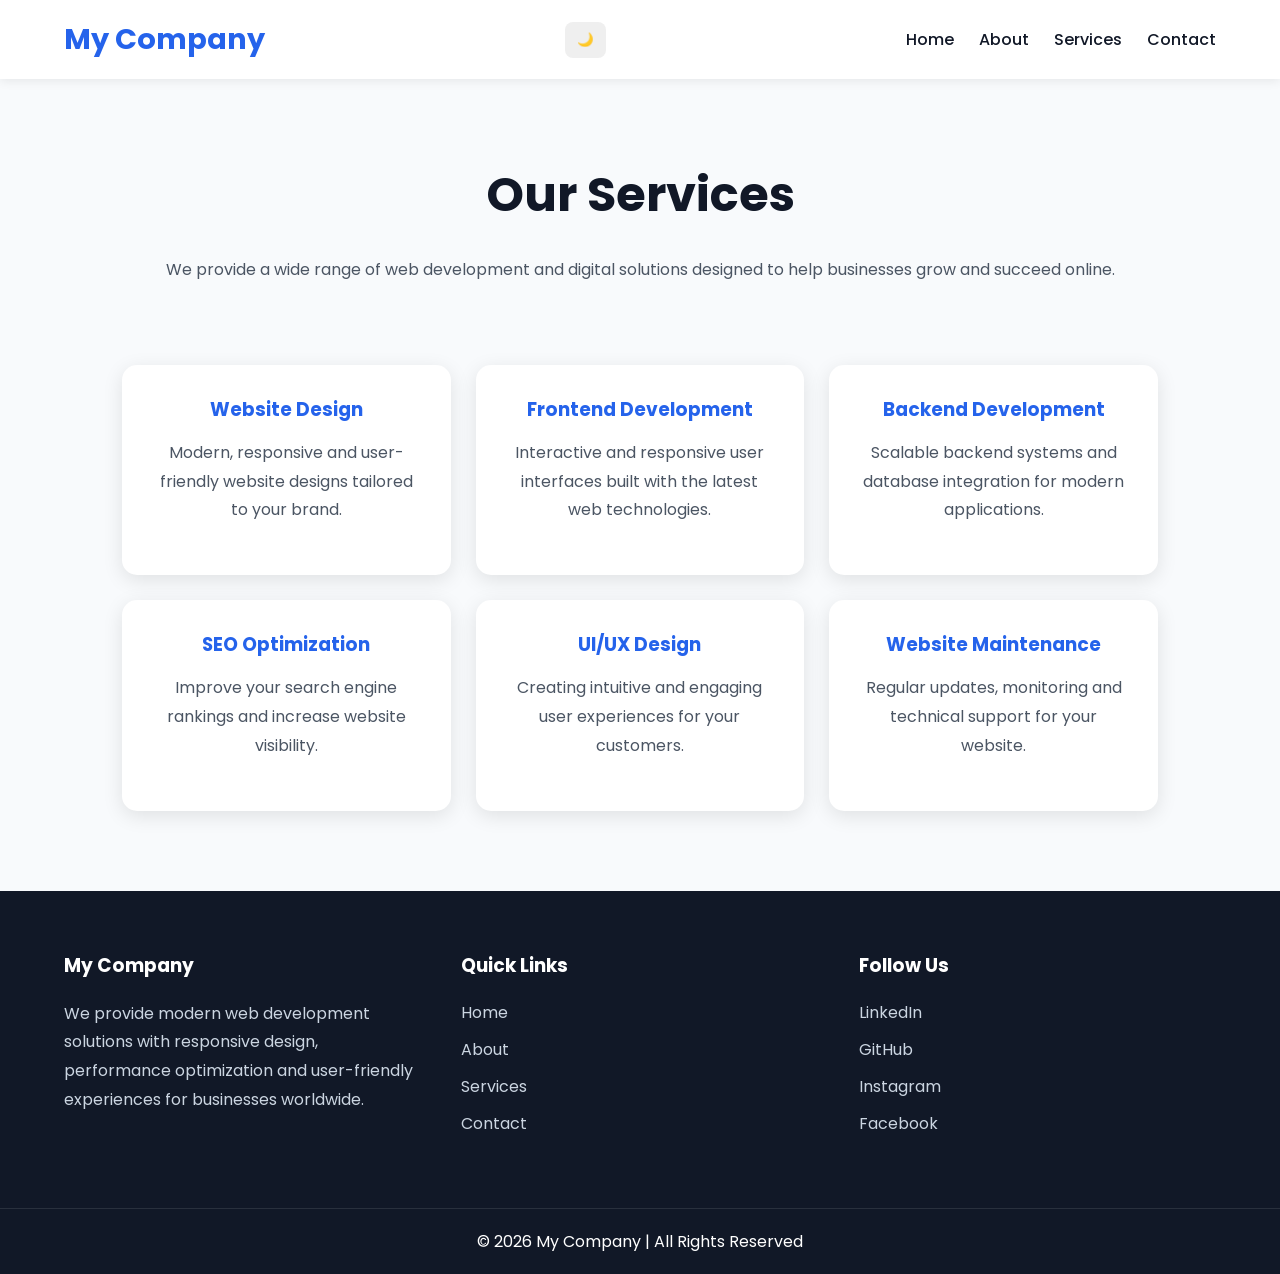
==== services.html @ 94ba0b6e "add new features" ====
<!DOCTYPE html>
<html lang="en">
<head>
<meta charset="UTF-8">
<meta name="viewport" content="width=device-width, initial-scale=1.0">
<title>Services</title>

<link rel="stylesheet" href="css/style.css">
<script src="js/script.js" defer></script>

</head>
<body>

<header>

<nav>

<h2 class="logo">My Company</h2>

<div class="nav-controls">

<button id="themeToggle">
🌙
</button>

<div class="hamburger">
☰
</div>

</div>

<ul class="nav-links">
<li><a href="index.html">Home</a></li>
<li><a href="about.html">About</a></li>
<li><a href="services.html">Services</a></li>
<li><a href="contact.html">Contact</a></li>
</ul>

</nav>

</header>

<section class="content">

<h1>Our Services</h1>

<p>
We provide a wide range of web development and
digital solutions designed to help businesses
grow and succeed online.
</p>

<div class="cards">

<div class="card">
<h3>Website Design</h3>
<p>
Modern, responsive and user-friendly website
designs tailored to your brand.
</p>
</div>

<div class="card">
<h3>Frontend Development</h3>
<p>
Interactive and responsive user interfaces
built with the latest web technologies.
</p>
</div>

<div class="card">
<h3>Backend Development</h3>
<p>
Scalable backend systems and database
integration for modern applications.
</p>
</div>

<div class="card">
<h3>SEO Optimization</h3>
<p>
Improve your search engine rankings and
increase website visibility.
</p>
</div>

<div class="card">
<h3>UI/UX Design</h3>
<p>
Creating intuitive and engaging user
experiences for your customers.
</p>
</div>

<div class="card">
<h3>Website Maintenance</h3>
<p>
Regular updates, monitoring and technical
support for your website.
</p>
</div>

</div>

</section>

<!-- Back To Top Button -->

<button id="topBtn">
↑
</button>

<footer>

<div class="footer-container">

<div class="footer-box">

<h3>My Company</h3>

<p>
We provide modern web development solutions with
responsive design, performance optimization and
user-friendly experiences for businesses worldwide.
</p>

</div>

<div class="footer-box">

<h3>Quick Links</h3>

<ul>
<li><a href="index.html">Home</a></li>
<li><a href="about.html">About</a></li>
<li><a href="services.html">Services</a></li>
<li><a href="contact.html">Contact</a></li>
</ul>

</div>

<div class="footer-box">

<h3>Follow Us</h3>

<ul>
<li><a href="#">LinkedIn</a></li>
<li><a href="#">GitHub</a></li>
<li><a href="#">Instagram</a></li>
<li><a href="#">Facebook</a></li>
</ul>

</div>

</div>

<div class="footer-bottom">
<p>
© 2026 My Company | All Rights Reserved
</p>
</div>

</footer>

</body>
</html>
---- css/style.css ----
@import url('https://fonts.googleapis.com/css2?family=Poppins:wght@300;400;500;600;700&display=swap');

:root{
    --primary:#2563eb;
    --secondary:#1e40af;
    --dark:#111827;
    --light:#f8fafc;
    --text:#4b5563;
    --white:#ffffff;
    --shadow:0 5px 20px rgba(0,0,0,.1);
}

*{
    margin:0;
    padding:0;
    box-sizing:border-box;
    font-family:'Poppins',sans-serif;
    scroll-behavior:smooth;
}

body{
    background:var(--light);
    color:var(--text);
    overflow-x:hidden;
}

header{
    background:white;
    box-shadow:0 2px 10px rgba(0,0,0,.08);
    position:sticky;
    top:0;
    z-index:1000;
}

nav{
    width:90%;
    max-width:1200px;
    margin:auto;
    display:flex;
    justify-content:space-between;
    align-items:center;
    padding:18px 0;
}

.logo{
    font-size:1.8rem;
    font-weight:700;
    color:var(--primary);
}

nav ul{
    display:flex;
    gap:25px;
    list-style:none;
}

nav ul li a{
    text-decoration:none;
    color:var(--dark);
    font-weight:500;
    transition:.3s;
    position:relative;
}

nav ul li a::after{
    content:'';
    width:0;
    height:2px;
    background:var(--primary);
    position:absolute;
    left:0;
    bottom:-5px;
    transition:.4s;
}

nav ul li a:hover::after{
    width:100%;
}

nav ul li a:hover{
    color:var(--primary);
}


.hero{
    min-height:90vh;
    display:flex;
    flex-direction:column;
    justify-content:center;
    align-items:center;
    text-align:center;
    padding:40px;
    background:
    linear-gradient(
    rgba(37,99,235,.85),
    rgba(30,64,175,.85)),
    url("https://images.unsplash.com/photo-1498050108023-c5249f4df085");
    background-size:cover;
    background-position:center;
    color:white;
}

.hero h1{
    font-size:4rem;
    margin-bottom:20px;
    animation:slideDown 1s ease;
}

.hero p{
    max-width:700px;
    font-size:1.2rem;
    animation:fadeIn 2s ease;
}

.hero button{
    margin-top:30px;
    padding:14px 35px;
    border:none;
    border-radius:30px;
    background:white;
    color:var(--primary);
    font-weight:600;
    cursor:pointer;
    transition:.4s;
}

.hero button:hover{
    transform:translateY(-5px);
    box-shadow:var(--shadow);
}


.section-title{
    text-align:center;
    margin-bottom:50px;
}

.section-title h2{
    font-size:2.5rem;
    color:var(--dark);
}


.cards{
    width:90%;
    max-width:1200px;
    margin:80px auto;
    display:grid;
    grid-template-columns:repeat(auto-fit,minmax(280px,1fr));
    gap:25px;
}

.card{
    background:white;
    padding:30px;
    border-radius:15px;
    box-shadow:var(--shadow);
    transition:.4s;
    text-align:center;
}

.card:hover{
    transform:translateY(-12px);
}

.card h3{
    margin-bottom:15px;
    color:var(--primary);
}


.content{
    width:90%;
    max-width:1200px;
    margin:80px auto;
    text-align:center;
}

.content h1{
    color:var(--dark);
    margin-bottom:25px;
    font-size:3rem;
}

.content p{
    line-height:1.8;
    margin-bottom:20px;
}

.about-stats{
    display:grid;
    grid-template-columns:repeat(auto-fit,minmax(220px,1fr));
    gap:25px;
    margin-top:50px;
}

.stat-box{
    background:white;
    padding:35px;
    border-radius:15px;
    box-shadow:var(--shadow);
    transition:.4s;
}

.stat-box:hover{
    transform:scale(1.05);
}

.stat-box h2{
    color:var(--primary);
    font-size:2rem;
}


.gallery{
    width:90%;
    max-width:1200px;
    margin:80px auto;
}

.gallery h2{
    text-align:center;
    margin-bottom:40px;
    font-size:2.5rem;
}

.gallery-grid{
    display:grid;
    grid-template-columns:
    repeat(auto-fit,minmax(250px,1fr));
    gap:20px;
}

.gallery-grid img{
    width:100%;
    height:280px;
    object-fit:cover;
    border-radius:12px;
    transition:.5s;
}

.gallery-grid img:hover{
    transform:scale(1.08);
}


.contact{
    width:90%;
    max-width:1200px;
    margin:80px auto;
    text-align:center;
}

.contact h1{
    margin-bottom:40px;
    font-size:3rem;
}

.contact-form{
    max-width:650px;
    margin:auto;
    background:white;
    padding:40px;
    border-radius:20px;
    box-shadow:var(--shadow);
}

.contact-form form{
    display:flex;
    flex-direction:column;
    gap:18px;
}

.contact-form input,
.contact-form textarea{
    padding:15px;
    border:1px solid #ddd;
    border-radius:8px;
    outline:none;
    transition:.3s;
}

.contact-form input:focus,
.contact-form textarea:focus{
    border-color:var(--primary);
}

.contact-form button{
    background:var(--primary);
    color:white;
    border:none;
    padding:15px;
    border-radius:8px;
    cursor:pointer;
    transition:.4s;
}

.contact-form button:hover{
    background:var(--secondary);
}

.location-title{
    margin-top:60px;
    margin-bottom:20px;
    color:var(--dark);
    font-size:2rem;
}
.map{
    margin-top:50px;
    margin-bottom: 30px;
    border-radius:15px;
    overflow:hidden;
    box-shadow:var(--shadow);
}

footer{
    background:var(--dark);
    color:white;
    margin-top:80px;
}

.footer-container{
    width:90%;
    max-width:1200px;
    margin:auto;
    display:grid;
    grid-template-columns:
    repeat(auto-fit,minmax(250px,1fr));
    gap:40px;
    padding:60px 0;
}

.footer-box h3{
    margin-bottom:20px;
}

.footer-box p{
    color:#cbd5e1;
    line-height:1.8;
}

.footer-box ul{
    list-style:none;
}

.footer-box ul li{
    margin-bottom:12px;
}

.footer-box ul li a{
    text-decoration:none;
    color:#cbd5e1;
    transition:.3s;
}

.footer-box ul li a:hover{
    color:white;
    padding-left:5px;
}

.footer-bottom{
    border-top:1px solid rgba(255,255,255,.1);
    text-align:center;
    padding:20px;
}


@keyframes slideDown{
    from{
        opacity:0;
        transform:translateY(-50px);
    }
    to{
        opacity:1;
        transform:translateY(0);
    }
}

@keyframes fadeIn{
    from{
        opacity:0;
    }
    to{
        opacity:1;
    }
}

.fade-in{
    animation:fadeIn 1s ease;
}

@media(max-width:992px){

.hero h1{
    font-size:3rem;
}

.content h1,
.contact h1{
    font-size:2.5rem;
}

}

@media(max-width:768px){

nav{
    flex-direction:column;
    gap:15px;
}

nav ul{
    flex-wrap:wrap;
    justify-content:center;
}

.hero h1{
    font-size:2.3rem;
}

.hero p{
    font-size:1rem;
}

.section-title h2{
    font-size:2rem;
}

.contact-form{
    padding:25px;
}

}

@media(max-width:480px){

.hero{
    padding:20px;
}

.hero h1{
    font-size:1.8rem;
}

.hero p{
    font-size:.95rem;
}

.logo{
    font-size:1.5rem;
}

.content h1,
.contact h1{
    font-size:2rem;
}

.gallery-grid img{
    height:220px;
}

}
.nav-controls{
    display:flex;
    align-items:center;
    gap:10px;
}

#themeToggle{
    border:none;
    padding:8px 12px;
    border-radius:8px;
    cursor:pointer;
}

.hamburger{
    display:none;
    font-size:28px;
    cursor:pointer;
}

.dark{
    background:#111827;
    color:white;
}

.dark header,
.dark .card,
.dark .stat-box,
.dark .contact-form{
    background:#1f2937;
    color:white;
}

.dark nav ul li a,
.dark h1,
.dark h2,
.dark h3,
.dark p{
    color:white;
}

.slider-section{
    width:90%;
    max-width:1200px;
    margin:50px auto;
}

.slider-section img{
    width:100%;
    border-radius:15px;
    height:500px;
    object-fit:cover;
}

.modal{
    position:fixed;
    inset:0;
    background:rgba(0,0,0,.7);
    display:none;
    justify-content:center;
    align-items:center;
    z-index:2000;
}

.modal-content{
    background:white;
    padding:30px;
    border-radius:15px;
    width:350px;
    text-align:center;
}

#closeModal{
    float:right;
    font-size:24px;
    cursor:pointer;
}

#topBtn{
    position:fixed;
    right:20px;
    bottom:20px;
    width:50px;
    height:50px;
    border:none;
    border-radius:50%;
    background:#2563eb;
    color:white;
    cursor:pointer;
    display:none;
    z-index:999;
}

@media(max-width:768px){

    .hamburger{
        display:block;
    }

    nav{
        flex-wrap:wrap;
    }

    .nav-links{
        display:none;
        width:100%;
        flex-direction:column;
        text-align:center;
        padding-top:15px;
    }

    .nav-links.active{
        display:flex;
    }
}
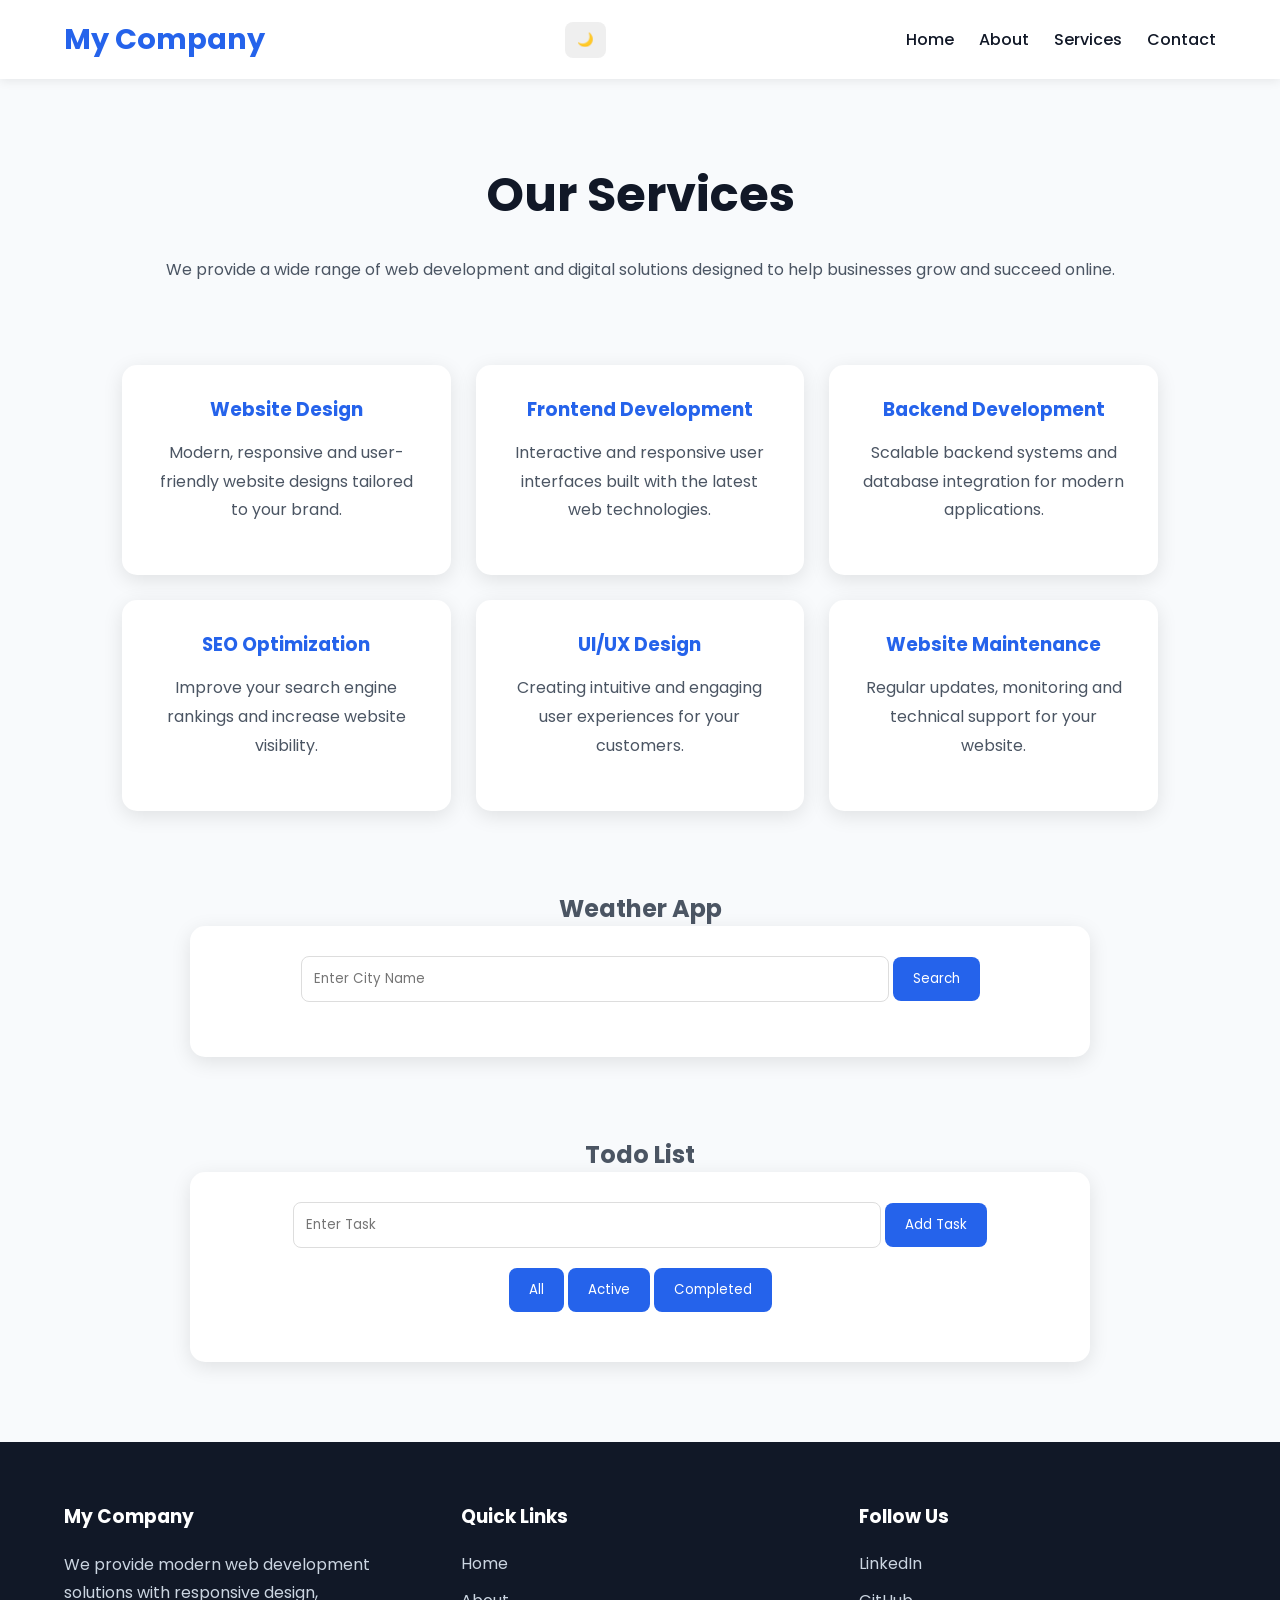
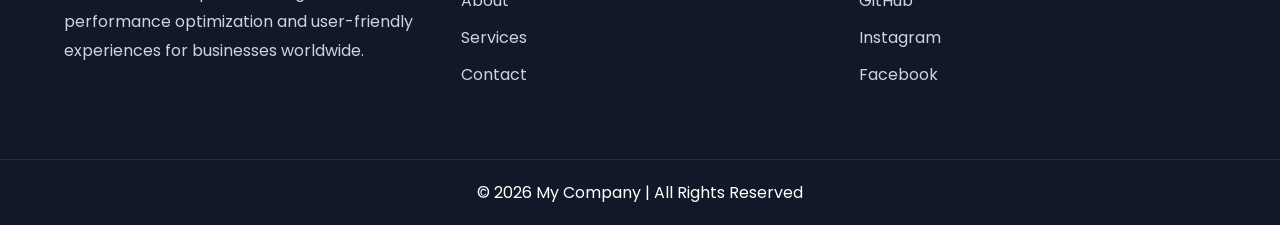
==== commit 9d99a5f0: "task 3 completed" ====
--- a/services.html
+++ b/services.html
@@ -103,6 +103,63 @@
 </div>
 
 </section>
+<section class="weather-section">
+
+<h2>Weather App</h2>
+
+<div class="weather-container">
+
+<input
+type="text"
+id="cityInput"
+placeholder="Enter City Name">
+
+<button id="searchWeather">
+Search
+</button>
+
+<div id="weatherResult"></div>
+
+</div>
+
+</section>
+
+<section class="todo-section">
+
+<h2>Todo List</h2>
+
+<div class="todo-container">
+
+<input
+type="text"
+id="taskInput"
+placeholder="Enter Task">
+
+<button id="addTask">
+Add Task
+</button>
+
+<div class="filters">
+
+<button data-filter="all">
+All
+</button>
+
+<button data-filter="active">
+Active
+</button>
+
+<button data-filter="completed">
+Completed
+</button>
+
+</div>
+
+<ul id="taskList"></ul>
+
+</div>
+
+</section>
 
 <!-- Back To Top Button -->
 
@@ -161,6 +218,7 @@
 </div>
 
 </footer>
-
+<script src="js/weather.js"></script>
+<script src="js/todo.js"></script>
 </body>
 </html>
--- a/css/style.css
+++ b/css/style.css
@@ -573,4 +573,141 @@
     .nav-links.active{
         display:flex;
     }
+}
+.weather-section,
+.todo-section{
+    width:90%;
+    max-width:900px;
+    margin:80px auto;
+    text-align:center;
+}
+
+.weather-container,
+.todo-container{
+    background:white;
+    padding:30px;
+    border-radius:15px;
+    box-shadow:var(--shadow);
+}
+
+.weather-container input,
+.todo-container input{
+    width:70%;
+    padding:12px;
+    border:1px solid #ddd;
+    border-radius:8px;
+}
+
+.weather-container button,
+.todo-container button{
+    padding:12px 20px;
+    border:none;
+    border-radius:8px;
+    background:var(--primary);
+    color:white;
+    cursor:pointer;
+}
+
+#weatherResult{
+    margin-top:25px;
+    line-height:2;
+}
+
+#taskList{
+    list-style:none;
+    margin-top:20px;
+}
+
+#taskList li{
+    background:#f3f4f6;
+    margin:10px 0;
+    padding:12px;
+    border-radius:8px;
+    display:flex;
+    justify-content:space-between;
+    align-items:center;
+}
+
+.completed{
+    text-decoration:line-through;
+    opacity:.6;
+}
+
+.filters{
+    margin-top:20px;
+}
+.dark{
+    background:#111827;
+    color:white;
+}
+
+.dark header,
+.dark .card,
+.dark .contact-form,
+.dark .stat-box,
+.dark .weather-container,
+.dark .todo-container{
+    background:#1f2937;
+    color:white;
+}
+
+.dark nav ul li a,
+.dark h1,
+.dark h2,
+.dark h3,
+.dark p{
+    color:white;
+}
+#taskList li{
+    background:#f3f4f6;
+    color:#111827;
+}
+
+.dark #taskList li{
+    background:#374151;
+    color:white;
+}
+
+.dark #taskList li span{
+    color:white;
+}
+.dark{
+    background:#111827;
+    color:white;
+}
+
+.dark header,
+.dark .card,
+.dark .stat-box,
+.dark .contact-form,
+.dark .weather-container,
+.dark .todo-container,
+.dark .modal-content{
+    background:#1f2937;
+    color:white;
+}
+
+.dark h1,
+.dark h2,
+.dark h3,
+.dark p,
+.dark span,
+.dark li,
+.dark a{
+    color:white;
+}
+
+.dark input,
+.dark textarea{
+    background:#374151;
+    color:white;
+    border:1px solid #4b5563;
+}
+
+.dark #taskList li{
+    background:#374151;
+}
+
+.dark #closeModal{
+    color:white;
 }
